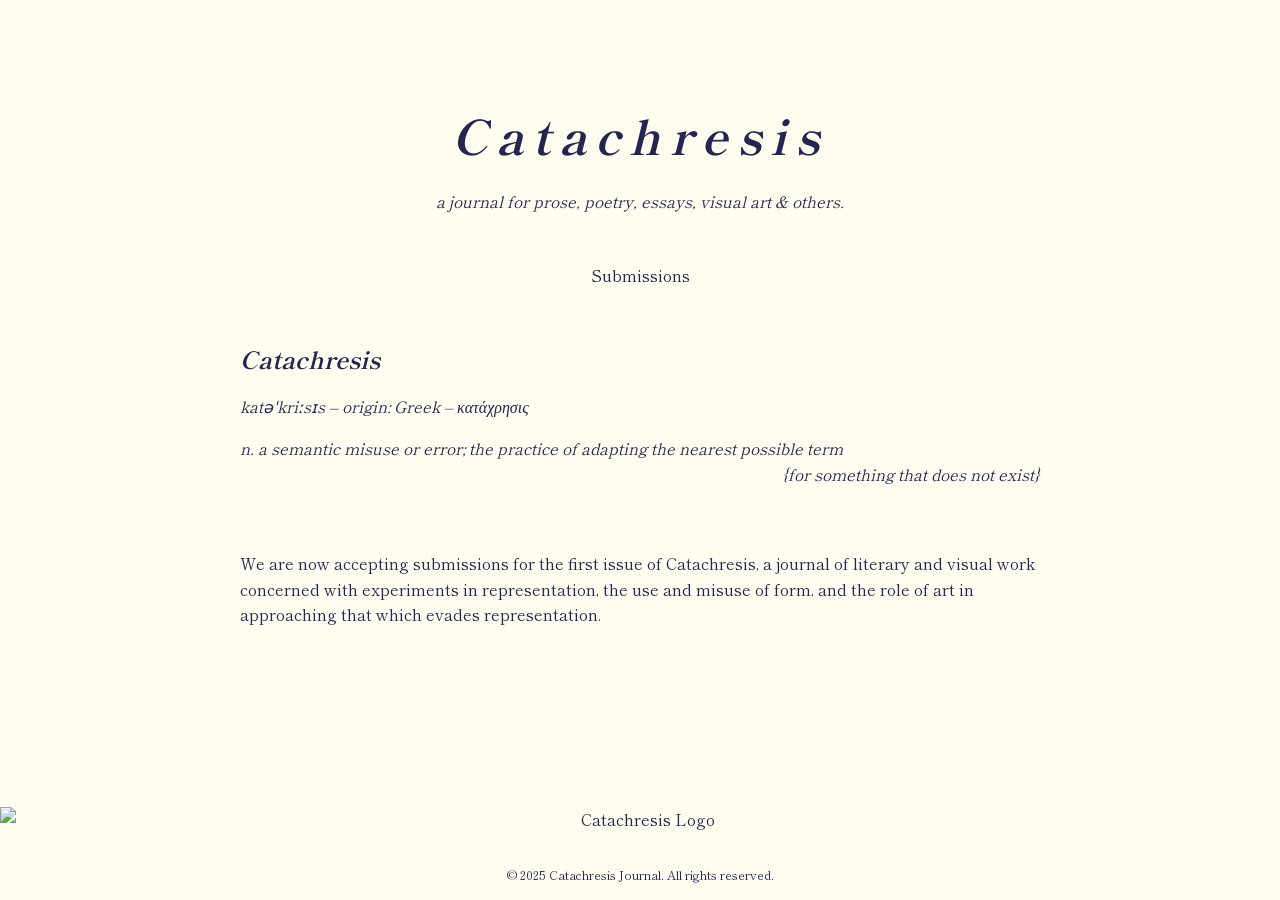
==== index.html @ 7d225b42 "Add files via upload" ====
<!DOCTYPE html>
<html lang="en">
<head>
  <meta charset="UTF-8" />
  <meta name="viewport" content="width=device-width, initial-scale=1.0" />
  <title>Catachresis – Academic Journal</title>

  <!-- Google Fonts -->
  <link href="https://fonts.googleapis.com/css2?family=Shippori+Mincho:wght@400;700&display=swap" rel="stylesheet">

  <style>
    :root {
      --text-color: #23264f;
      --bg-color: #fefdef;
    }

    /* Make full-height layout */
    html, body {
      height: 100%;
      margin: 0;
      display: flex;
      flex-direction: column;
      font-family: 'Shippori Mincho', serif;
      background-color: var(--bg-color);
      color: var(--text-color);
      line-height: 1.6;
    }
	  .definition-note {
  text-align: right;
  margin-top: -1rem; /* brings it closer to the text above */
  margin-bottom: 4rem; /* space below */
  font-style: italic;
  font-size: 1rem;
  color: #23264f;
}


    header {
      padding: 4rem 2rem 2rem;
      text-align: center;
    }

    header h1.title {
      font-weight: 700;
      font-size: 3rem;
      margin-bottom: 0.5rem;
      letter-spacing: 0.19em;
    }

    nav {
      text-align: center;
      margin-bottom: 2rem;
    }

    .nav-link {
      text-decoration: none;
      color: var(--text-color);
      margin: 0 1rem;
      font-weight: 400;
      position: relative;
      padding-bottom: 20px;
      transition: all 0.3s ease;
    }

   .nav-link::after {
  content: "";
  position: absolute;
  bottom: 0;
  left: 50%;
  transform: translateX(-50%);
  width: 150%;
  height: 40px;
  background-repeat: no-repeat;
  background-size: contain;
  background-position: center;
  opacity: 1; /* Always visible */
}

.submissions-link::after {
  background-image: url("images/underline-submissions home.png");
  width: 130%;
  height: 35px;
}

    .submissions-link::after {
      background-image: url("images/underline-submissions home.png");
      width: 130%;
      height: 35px;
    }

    main {
      flex: 1; /* pushes footer down */
      max-width: 800px;
      margin: auto;
      padding: 0 2rem 4rem;
    }

    section {
      margin-bottom: 3rem;
    }

    h2 {
      font-weight: 700;
      margin-bottom: 1rem; }
	  
 .first-issue {
  position: relative;
}

.first-issue-link {
  color: inherit;
  text-decoration: none;
  font-weight
  position: relative;
}

.squiggles-img {
  position: absolute;
  left: 52%;
  top: 1.45em; /* adjust for vertical alignment */
  transform: translateX(-50%);
  height: 7px;
  width: auto;
  pointer-events: none;
  opacity: 0;
  transition: opacity 0.3s ease;
}

.first-issue:hover .squiggles-img {
  opacity: 1;
}






    /* Footer at bottom */
    .footer-wrapper {
      text-align: center;
      padding: 1rem 0;
    }

    .logo-bottom {
      height: 50px;
      width: auto;
      display: block;
      margin: 0 auto;
    }

    .footer-text {
      font-size: 0.75rem;
      margin-top: 0.5rem;
      color: #23264f;
    }
  </style>
</head>

<body>
  <header>
    <h1 class="title"><em>Catachresis</em></h1>
    <p><em>a journal for prose, poetry, essays, visual art &amp; others.</em></p>
  </header>

  <nav>
    <a href="submissions.html" class="nav-link submissions-link">Submissions</a>
  </nav>

  <main>
    <section>
      <h2><em>Catachresis</em></h2>
      <p><em><strong> </strong> katəˈkriːsɪs – origin: Greek – κατάχρησις</em></p>
      <p><em>n. a semantic misuse or error; the practice of adapting the nearest possible term&nbsp;</em></p>
      <p class="definition-note"><em>{for something that does not exist}</em></p>
 <p class="first-issue">
  We are now accepting submissions for the
  <a href="submissions.html" class="first-issue-link">
    first issue of Catachresis</a>,
  a journal of literary and visual work concerned with experiments in representation, the use and misuse of form, and the role of art in approaching that which evades representation.
  <img src="images/squiggles2.png" alt="Decorative squiggles" class="squiggles-img">
</p>

</section>
  </main>

  <footer class="footer-wrapper">
    <img src="images/logo.png" alt="Catachresis Logo" class="logo-bottom" />
    <div class="footer-text">
      &copy; 2025 Catachresis Journal. All rights reserved.
    </div>
</footer>
</body>
</html>
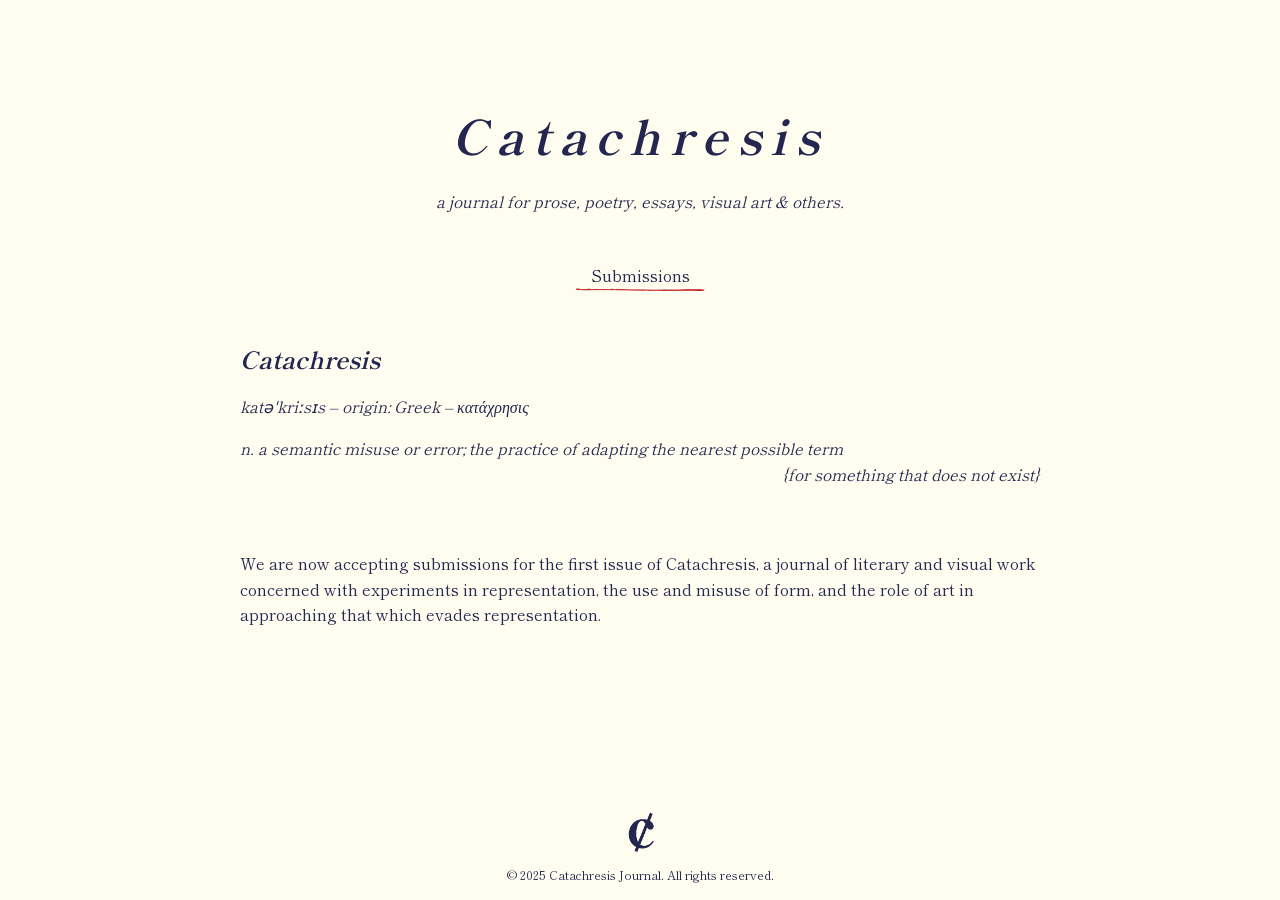
==== commit ce027a6a: "Update index.html" ====
--- a/index.html
+++ b/index.html
@@ -3,7 +3,7 @@
 <head>
   <meta charset="UTF-8" />
   <meta name="viewport" content="width=device-width, initial-scale=1.0" />
-  <title>Catachresis – Academic Journal</title>
+  <title>Catachresis – for something that does not exist</title>
 
   <!-- Google Fonts -->
   <link href="https://fonts.googleapis.com/css2?family=Shippori+Mincho:wght@400;700&display=swap" rel="stylesheet">
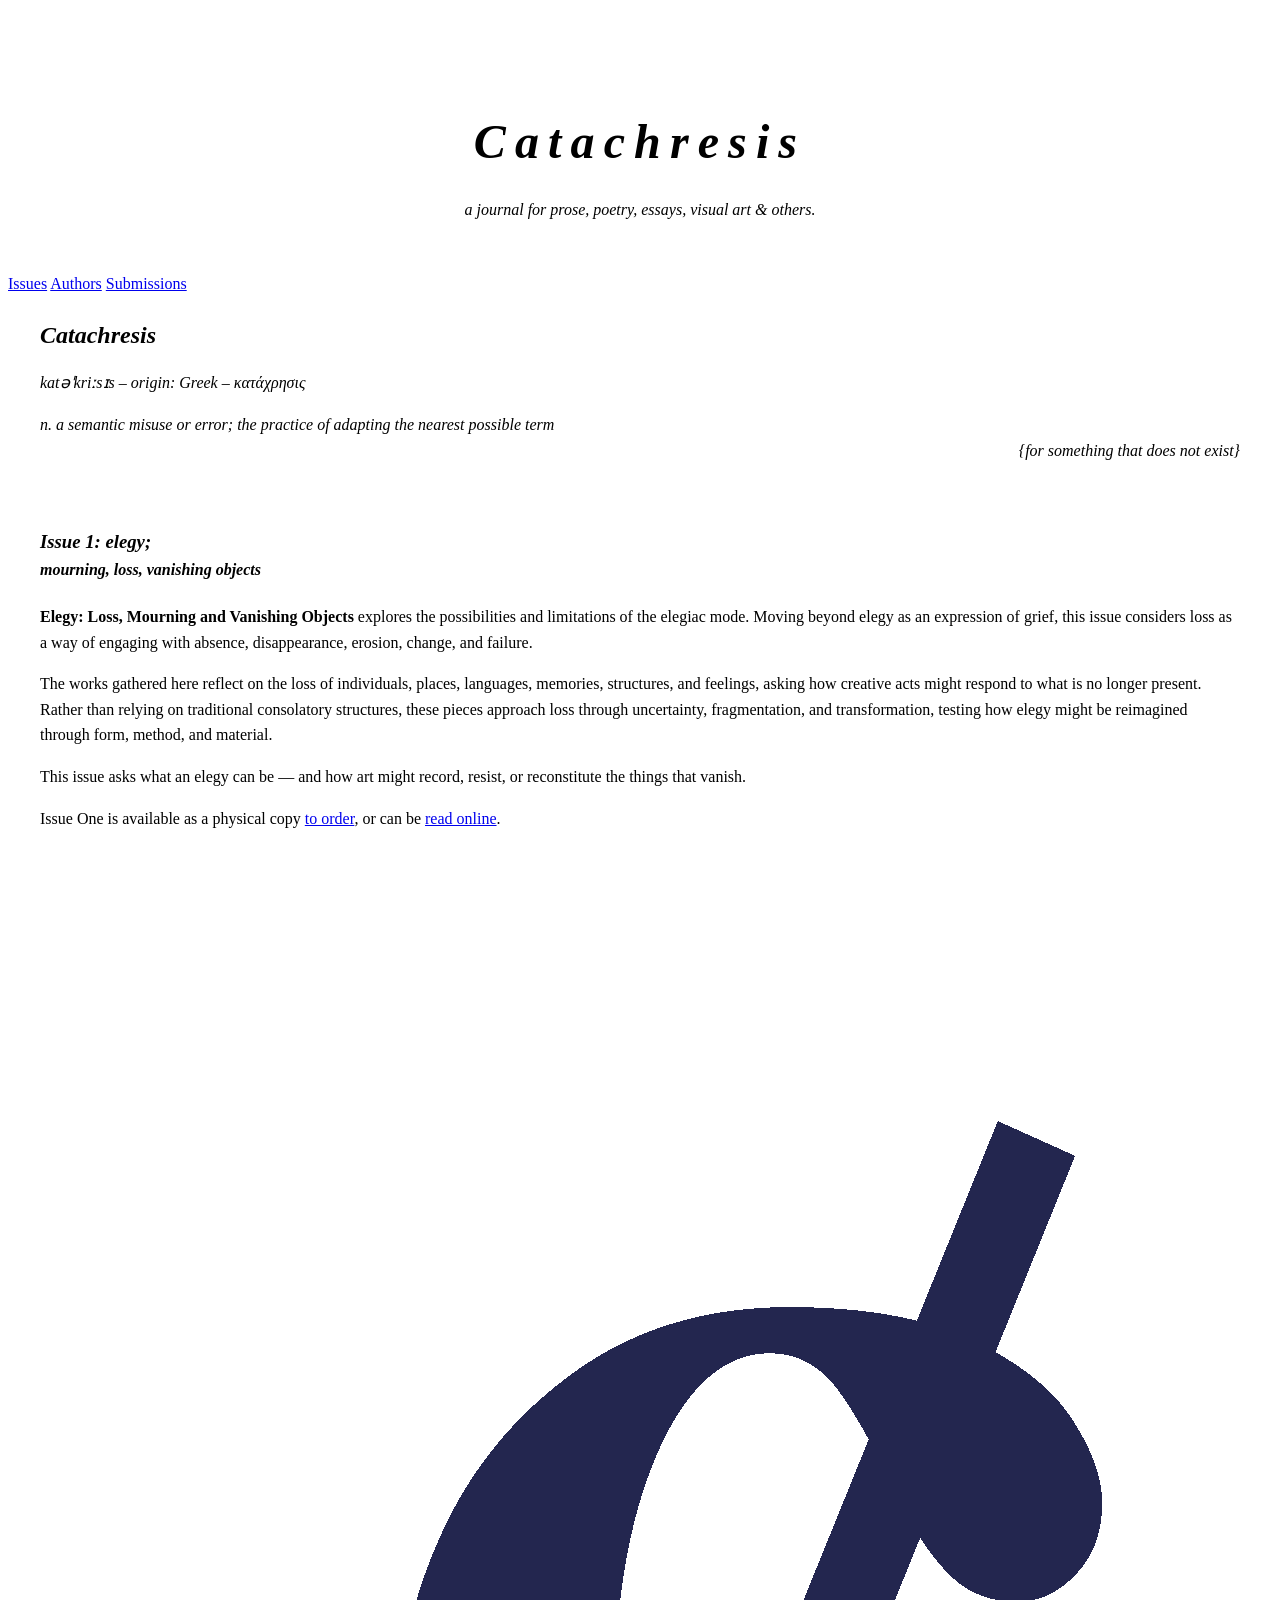
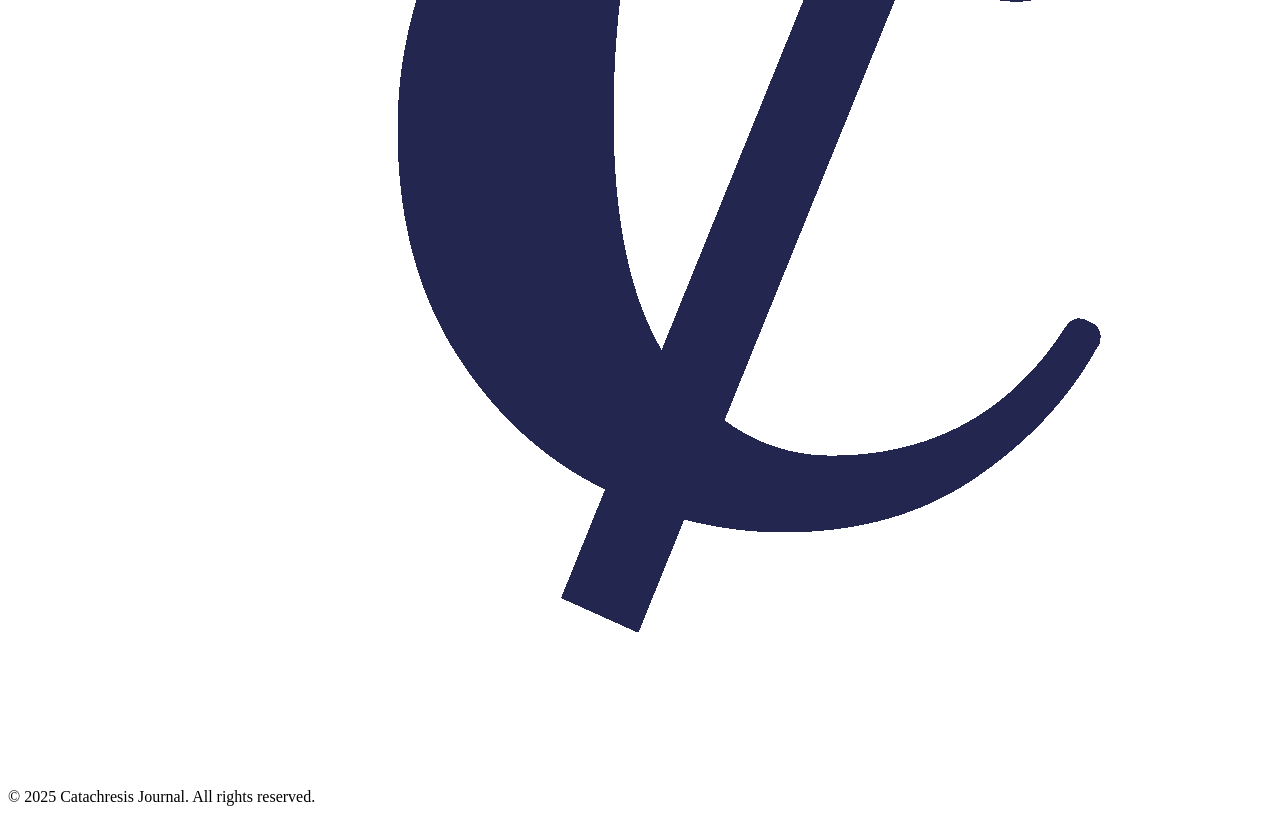
==== commit 3e8cf3ca: "Updated website with issue 1" ====
--- a/index.html
+++ b/index.html
@@ -7,91 +7,35 @@
 
   <!-- Google Fonts -->
   <link href="https://fonts.googleapis.com/css2?family=Shippori+Mincho:wght@400;700&display=swap" rel="stylesheet">
+  <link rel="stylesheet" href="css/site.css">
 
   <style>
-    :root {
-      --text-color: #23264f;
-      --bg-color: #fefdef;
+    /* Full-height layout so the footer sits at the bottom */
+    html, body {
+      height: 100%;
     }
 
-    /* Make full-height layout */
-    html, body {
-      height: 100%;
-      margin: 0;
+    body {
       display: flex;
       flex-direction: column;
-      font-family: 'Shippori Mincho', serif;
-      background-color: var(--bg-color);
-      color: var(--text-color);
       line-height: 1.6;
     }
-	  .definition-note {
-  text-align: right;
-  margin-top: -1rem; /* brings it closer to the text above */
-  margin-bottom: 4rem; /* space below */
-  font-style: italic;
-  font-size: 1rem;
-  color: #23264f;
-}
-
 
     header {
+      max-width: none;
       padding: 4rem 2rem 2rem;
       text-align: center;
     }
 
     header h1.title {
-      font-weight: 700;
       font-size: 3rem;
+      margin-top: 0.67em;
       margin-bottom: 0.5rem;
       letter-spacing: 0.19em;
     }
 
-    nav {
-      text-align: center;
-      margin-bottom: 2rem;
-    }
-
-    .nav-link {
-      text-decoration: none;
-      color: var(--text-color);
-      margin: 0 1rem;
-      font-weight: 400;
-      position: relative;
-      padding-bottom: 20px;
-      transition: all 0.3s ease;
-    }
-
-   .nav-link::after {
-  content: "";
-  position: absolute;
-  bottom: 0;
-  left: 50%;
-  transform: translateX(-50%);
-  width: 150%;
-  height: 40px;
-  background-repeat: no-repeat;
-  background-size: contain;
-  background-position: center;
-  opacity: 1; /* Always visible */
-}
-
-.submissions-link::after {
-  background-image: url("images/underline-submissions home.png");
-  width: 130%;
-  height: 35px;
-}
-
-    .submissions-link::after {
-      background-image: url("images/underline-submissions home.png");
-      width: 130%;
-      height: 35px;
-    }
-
     main {
       flex: 1; /* pushes footer down */
-      max-width: 800px;
-      margin: auto;
       padding: 0 2rem 4rem;
     }
 
@@ -100,58 +44,48 @@
     }
 
     h2 {
-      font-weight: 700;
-      margin-bottom: 1rem; }
-	  
- .first-issue {
-  position: relative;
-}
-
-.first-issue-link {
-  color: inherit;
-  text-decoration: none;
-  font-weight
-  position: relative;
-}
-
-.squiggles-img {
-  position: absolute;
-  left: 52%;
-  top: 1.45em; /* adjust for vertical alignment */
-  transform: translateX(-50%);
-  height: 7px;
-  width: auto;
-  pointer-events: none;
-  opacity: 0;
-  transition: opacity 0.3s ease;
-}
-
-.first-issue:hover .squiggles-img {
-  opacity: 1;
-}
-
-
-
-
-
-
-    /* Footer at bottom */
-    .footer-wrapper {
-      text-align: center;
-      padding: 1rem 0;
+      margin-top: 0.83em;
+      margin-bottom: 1rem;
     }
 
-    .logo-bottom {
-      height: 50px;
-      width: auto;
-      display: block;
-      margin: 0 auto;
+    .definition-note {
+      text-align: right;
+      margin-top: -1rem; /* brings it closer to the text above */
+      margin-bottom: 4rem; /* space below */
+      font-style: italic;
+      font-size: 1rem;
     }
 
-    .footer-text {
-      font-size: 0.75rem;
-      margin-top: 0.5rem;
-      color: #23264f;
+    .first-issue {
+      position: relative;
+    }
+
+    .first-issue-link {
+      color: inherit;
+      text-decoration: none;
+      position: relative;
+    }
+
+    .squiggles-img {
+      position: absolute;
+      left: 52%;
+      top: 1.45em; /* adjust for vertical alignment */
+      transform: translateX(-50%);
+      height: 7px;
+      width: auto;
+      pointer-events: none;
+      opacity: 0;
+      transition: opacity 0.3s ease;
+    }
+
+    .first-issue:hover .squiggles-img {
+      opacity: 1;
+    }
+
+    footer.footer-wrapper {
+      max-width: none;
+      margin: 0;
+      padding: 1rem 0;
     }
   </style>
 </head>
@@ -163,7 +97,9 @@
   </header>
 
   <nav>
-    <a href="submissions.html" class="nav-link submissions-link">Submissions</a>
+    <a href="issues.html">Issues</a>
+    <a href="authors.html">Authors</a>
+    <a href="submissions.html">Submissions</a>
   </nav>
 
   <main>
@@ -172,15 +108,18 @@
       <p><em><strong> </strong> katəˈkriːsɪs – origin: Greek – κατάχρησις</em></p>
       <p><em>n. a semantic misuse or error; the practice of adapting the nearest possible term&nbsp;</em></p>
       <p class="definition-note"><em>{for something that does not exist}</em></p>
- <p class="first-issue">
-  We are now accepting submissions for the
-  <a href="submissions.html" class="first-issue-link">
-    first issue of Catachresis</a>,
-  a journal of literary and visual work concerned with experiments in representation, the use and misuse of form, and the role of art in approaching that which evades representation.
-  <img src="images/squiggles2.png" alt="Decorative squiggles" class="squiggles-img">
-</p>
-
-</section>
+      <h3 style="margin-bottom: 0px;"><em>Issue 1: elegy;</em></h3>
+      <h4 style="margin-top: 0px;"><em>mourning, loss, vanishing objects</em></h4>
+      <p class="first-issue">
+        <b>Elegy: Loss, Mourning and Vanishing Objects</b> explores the possibilities and limitations of the elegiac mode. Moving beyond elegy as an expression of grief, this issue considers loss as a way of engaging with absence, disappearance, erosion, change, and failure.
+      </p>
+      <p>        The works gathered here reflect on the loss of individuals, places, languages, memories, structures, and feelings, asking how creative acts might respond to what is no longer present. Rather than relying on traditional consolatory structures, these pieces approach loss through uncertainty, fragmentation, and transformation, testing how elegy might be reimagined through form, method, and material.
+      </p>
+      <p>        This issue asks what an elegy can be — and how art might record, resist, or reconstitute the things that vanish.
+      </p>
+      <p>        Issue One is available as a physical copy <a href="shop.html">to order</a>, or can be <a href="issues.html">read online</a>.
+      </p>
+    </section>
   </main>
 
   <footer class="footer-wrapper">
@@ -188,6 +127,6 @@
     <div class="footer-text">
       &copy; 2025 Catachresis Journal. All rights reserved.
     </div>
-</footer>
+  </footer>
 </body>
 </html>
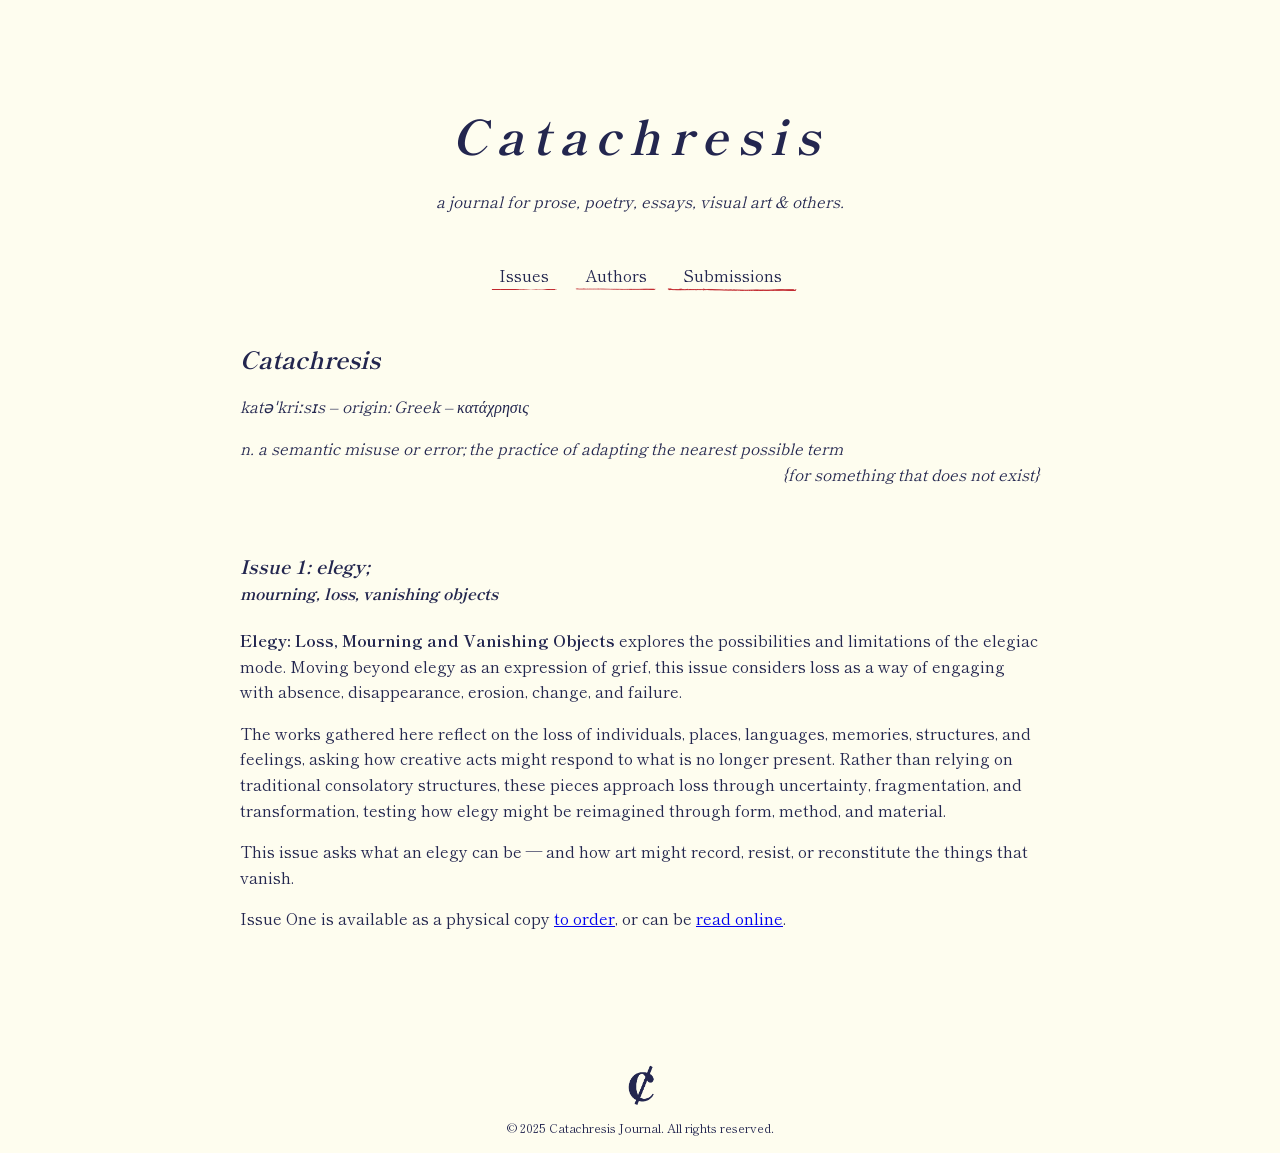
==== commit 46cbf7ca: "Fixed broken link on index page" ====
--- a/index.html
+++ b/index.html
@@ -117,7 +117,7 @@
       </p>
       <p>        This issue asks what an elegy can be — and how art might record, resist, or reconstitute the things that vanish.
       </p>
-      <p>        Issue One is available as a physical copy <a href="shop.html">to order</a>, or can be <a href="issues.html">read online</a>.
+      <p>        Issue One is available as a physical copy <a href="issues.html">to order</a>, or can be <a href="issues.html">read online</a>.
       </p>
     </section>
   </main>
--- a/css/site.css
+++ b/css/site.css
@@ -0,0 +1,137 @@
+
+:root {
+  --text-color: #23264f;
+  --bg-color: #fefdef;
+}
+
+body {
+  background-color: var(--bg-color);
+  color: var(--text-color);
+  font-family: 'Shippori Mincho', serif;
+  margin: 0;
+  padding: 0;
+}
+
+header, nav, main, footer {
+  max-width: 800px;
+  margin: auto;
+  padding: 2rem;
+}
+
+h1, h2 {
+  font-weight: 700;
+  margin: 0;
+}
+
+h1.title {
+  letter-spacing: 0.2em;
+}
+
+h1.title a {
+  text-decoration: none;
+  color: inherit;
+}
+
+/* Shared nav: hand-drawn image underline, no text underline */
+nav {
+  padding: 0;
+  margin-bottom: 2rem;
+  text-align: center;
+}
+
+nav a,
+nav a:visited {
+  margin: 0 1rem;
+  color: var(--text-color);
+  text-decoration: none;
+  font-weight: 400;
+  position: relative;
+  padding-bottom: 20px;
+}
+
+nav a::after {
+  content: "";
+  position: absolute;
+  bottom: 0;
+  left: 50%;
+  transform: translateX(-50%);
+  width: 130%;
+  height: 35px;
+  background-image: url("../images/underline-submissions home.png");
+  background-repeat: no-repeat;
+  background-size: contain;
+  background-position: center;
+  pointer-events: none;
+}
+
+/* Inner pages: title on the left, nav on the same line to the right */
+.site-header {
+  display: flex;
+  align-items: baseline;
+  justify-content: space-between;
+  flex-wrap: wrap;
+  gap: 1rem 2rem;
+}
+
+.site-header nav {
+  padding: 0;
+  margin: 0;
+}
+
+.site-header nav a {
+  margin: 0 0 0 2rem;
+}
+
+.email-underline {
+  position: relative;
+  padding-bottom: 20px;
+  text-decoration: none;
+  color: inherit;
+}
+
+.email-underline::after {
+  content: "";
+  position: absolute;
+  bottom: 0;
+  left: 50%;
+  transform: translateX(-50%);
+  width: 100%;
+  height: 32px;
+  background-image: url("../images/underline-submissions.png");
+  background-repeat: no-repeat;
+  background-size: contain;
+  background-position: center;
+  pointer-events: none;
+}
+
+.style-guide-wrapper {
+  max-width: 800px;
+  margin: 3rem auto 1rem;
+  text-align: right;
+  padding: 0 2rem;
+}
+
+.style-guide-link {
+  position: relative;
+  text-decoration: none;
+  color: var(--text-color);
+}
+
+/* Footer */
+.footer-wrapper {
+  text-align: center;
+  margin-top: 4rem;
+}
+
+.logo-bottom {
+  height: 50px;
+  width: auto;
+  display: block;
+  margin: 0 auto;
+}
+
+.footer-text {
+  font-size: 0.75rem;
+  margin-top: 0.5rem;
+  color: var(--text-color);
+}
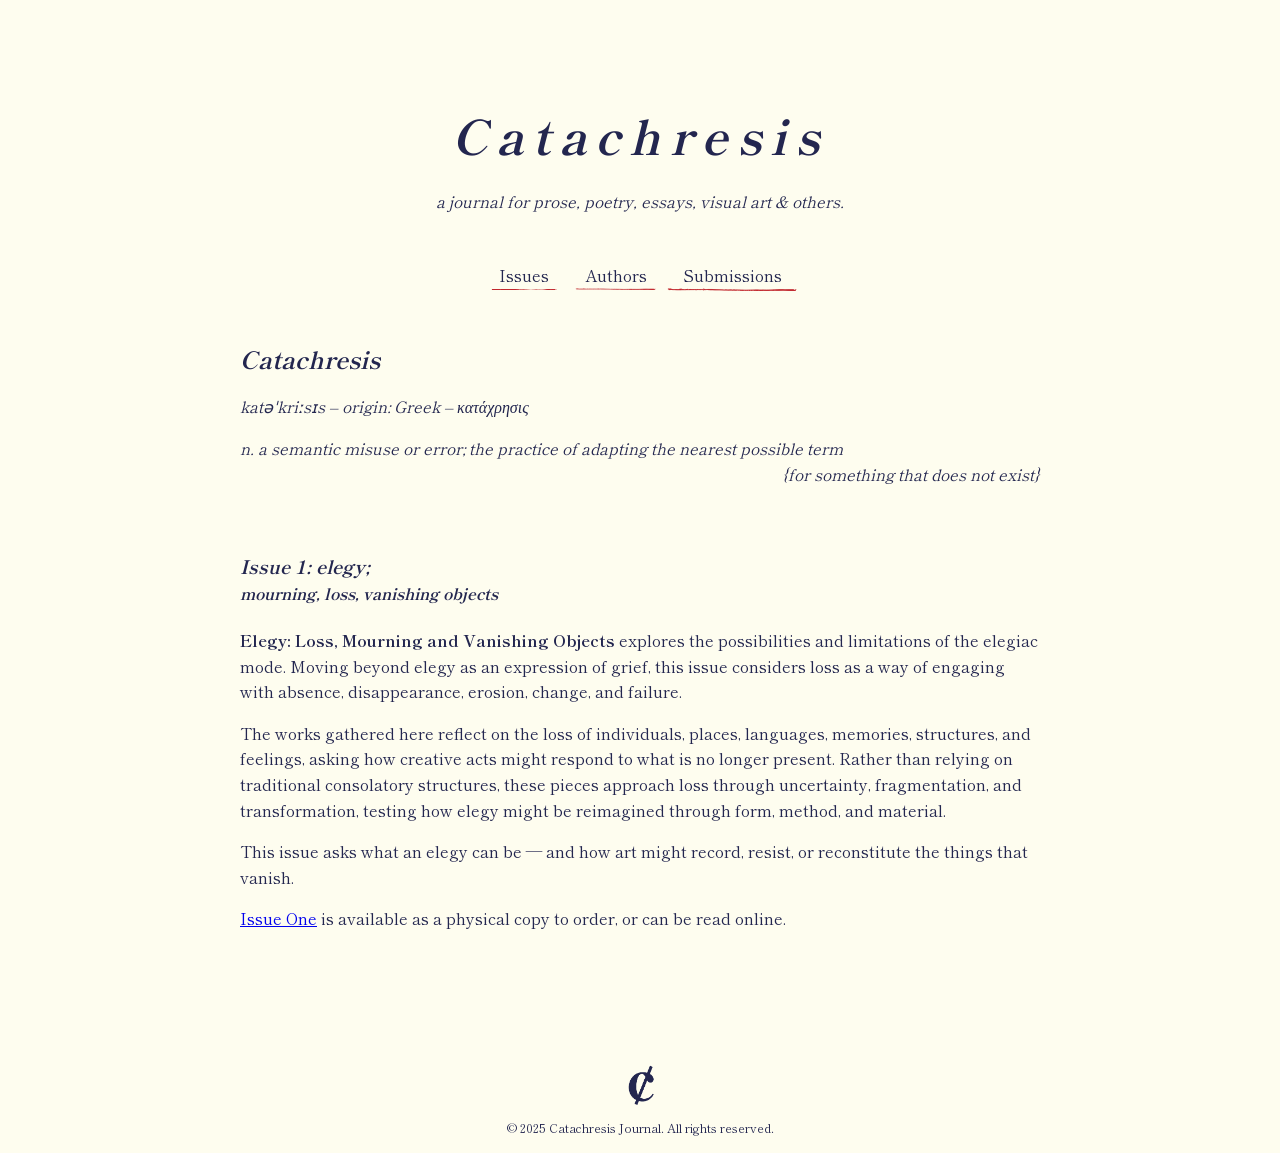
==== commit 16ea239e: "Edited link position on index page" ====
--- a/index.html
+++ b/index.html
@@ -117,7 +117,7 @@
       </p>
       <p>        This issue asks what an elegy can be — and how art might record, resist, or reconstitute the things that vanish.
       </p>
-      <p>        Issue One is available as a physical copy <a href="issues.html">to order</a>, or can be <a href="issues.html">read online</a>.
+      <p>        <a href="issues.html">Issue One</a> is available as a physical copy to order, or can be read online.
       </p>
     </section>
   </main>
